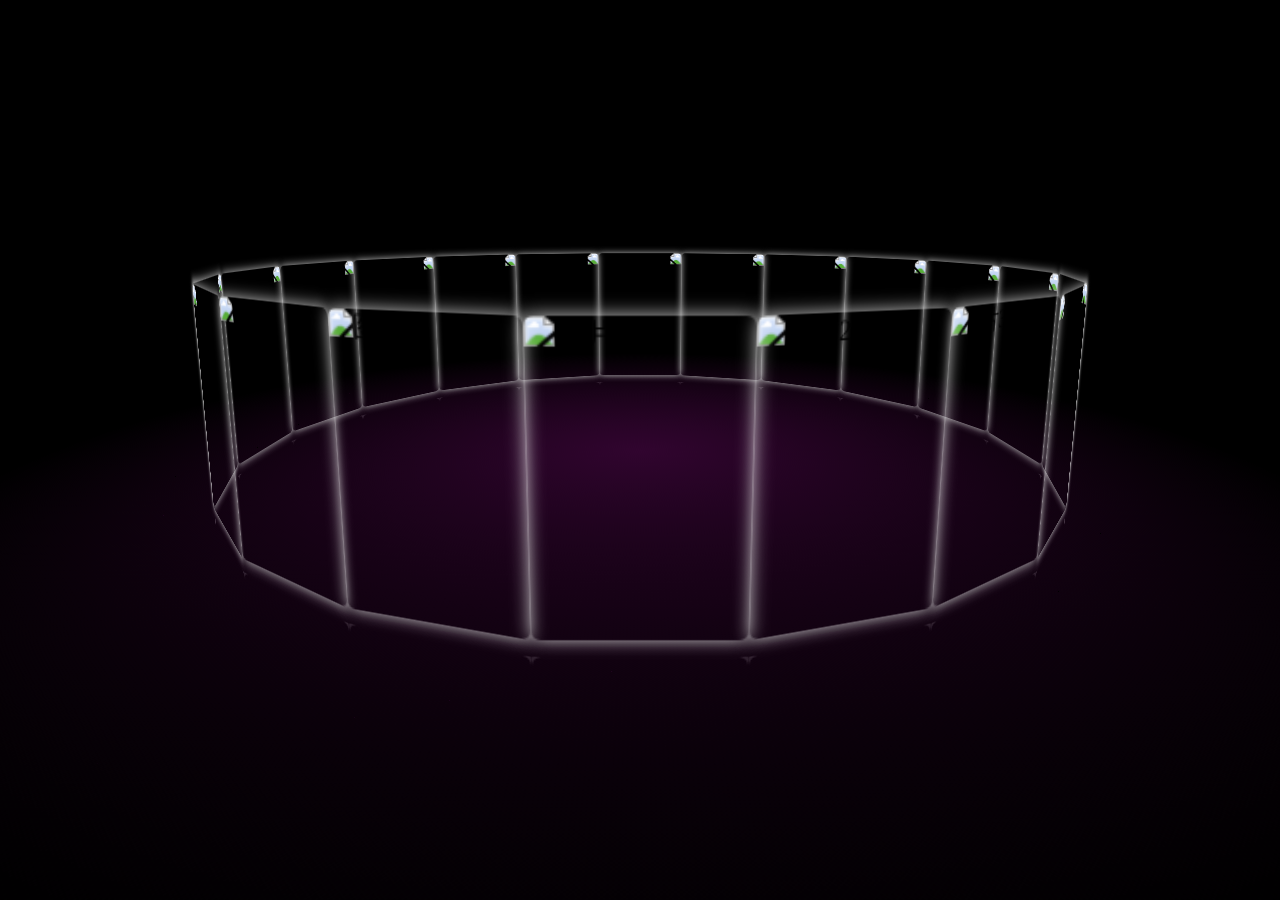
==== index.html @ 5a29d9a9 "Update and rename x.html to index.html" ====
<!DOCTYPE html>
<html onselectstart="return false">
<head lang="en">
    <meta charset="UTF-8">
    <!-- 新增viewport元标签：优化手机端显示 -->
    <meta name="viewport" content="width=device-width, initial-scale=1.0, user-scalable=no">
    <title>3D旋转图片集（20张·触摸版）</title>
    <style type="text/css">
        * {
            margin: 0;
            padding: 0;
        }
        body {
            background: #000;
            overflow: hidden;
        }
        /* 3D场景容器：提供景深，值越小3D感越强 */
        #perspective {
            -webkit-perspective: 800px;
            -moz-perspective: 800px;
            perspective: 800px;
        }
        /* 3D旋转容器：子元素3D继承 + 初始角度 */
        #wrap {
            width: 120px;    /* 单张图片宽度（2:3比例，对应高度180px） */
            height: 180px;   /* 单张图片高度 */
            margin: 0 auto;
            position: relative;
            /* 3D核心属性：必加 */
            -webkit-transform-style: preserve-3d;
            -moz-transform-style: preserve-3d;
            transform-style: preserve-3d;
            /* 初始旋转角度：X轴仰角-10°，Y轴0° */
            -webkit-transform: rotateX(-10deg) rotateY(0deg);
            -moz-transform: rotateX(-10deg) rotateY(0deg);
            transform: rotateX(-10deg) rotateY(0deg);
        }
        /* 图片样式：3D排列 + 视觉增强 */
        #wrap img {
            width: 100%;
            height: 100%;
            position: absolute; /* 绝对定位后通过3D分散 */
            border-radius: 5px; /* 圆角优化 */
            /* 阴影增强立体轮廓 */
            box-shadow: 0 0 10px rgba(255,255,255,0.8);
            /* 图片底部倒影（webkit核心浏览器支持） */
            -webkit-box-reflect: below 10px -webkit-linear-gradient(
                top, 
                rgba(0,0,0,0) 50%, 
                rgba(0,0,0,0.6) 100%
            );
            /* 过渡动画：确保旋转/排列流畅 */
            -webkit-transition: transform 1s ease;
            -moz-transition: transform 1s ease;
            transition: transform 1s ease;
        }
        /* 底部光晕：模拟地面反光，增强场景感 */
        #wrap p {
            width: 1200px;
            height: 1200px;
            /* 径向渐变：粉色半透明→透明 */
            background: -webkit-radial-gradient(
                center center, 
                600px 600px, 
                rgba(244,23,234,0.2), 
                rgba(0,0,0,0)
            );
            background: -moz-radial-gradient(
                center center, 
                600px 600px, 
                rgba(244,23,234,0.2), 
                rgba(0,0,0,0)
            );
            background: radial-gradient(
                center center, 
                600px 600px, 
                rgba(244,23,234,0.2), 
                rgba(0,0,0,0)
            );
            border-radius: 50%; /* 圆形光晕 */
            position: absolute;
            left: 50%;
            top: 102%; /* 位于图片底部下方 */
            margin-left: -600px; /* 水平居中 */
            margin-top: -600px;
            /* 平躺于地面（绕X轴转90°） */
            -webkit-transform: rotateX(90deg);
            -moz-transform: rotateX(90deg);
            transform: rotateX(90deg);
            pointer-events: none; /* 不遮挡鼠标/触摸交互 */
        }
    </style>
</head>
<body>
    <div id="perspective">
        <div id='wrap'>
            <!-- 注意：第一张图路径是"images/photo1.jpg"，其他是"imageX.jpg"，需统一路径！ -->
            <img src=images/photo1.jpg" alt="图片1">
            <img src="images/photo2.jpg" alt="图片2">
            <img src="images/photo3.jpg" alt="图片3">
            <img src="images/photo4.jpg" alt="图片4">
            <img src="images/photo5.jpg" alt="图片5">
            <img src="images/photo6.jpg" alt="图片6">
            <img src="images/photo7.jpg" alt="图片7">
            <img src="images/photo8.jpg" alt="图片8">
            <img src="images/photo9.jpg" alt="图片9">
            <img src="images/photo10.jpg" alt="图片10">
            <img src="images/photo11.jpg" alt="图片11">
            <img src="images/photo12.jpg" alt="图片12">
            <img src="images/photo13.jpg" alt="图片13">
            <img src="images/photo14.jpg" alt="图片14">
            <img src="images/photo15.jpg" alt="图片15">
            <img src="images/photo16.jpg" alt="图片16">
            <img src="images/photo17.jpg" alt="图片17">
            <img src="images/photo18.jpg" alt="图片18">
            <img src="images/photo19.jpg" alt="图片19">
            <img src="images/photo20.jpg" alt="图片20">
            
            <p></p> <!-- 底部光晕 -->
        </div>
    </div>

    <script type="text/javascript">
        window.onload = function () {
            // 1. 获取DOM元素
            var oWrap = document.getElementById('wrap');
            var oImg = oWrap.getElementsByTagName('img');
            var oImgLength = oImg.length; // 图片数量：20张
            var Deg = 360 / oImgLength;   // 每张图片角度间隔：18°/张
            var roY = 0, roX = -10;       // 初始旋转角度
            var timer;                    // 惯性旋转定时器
            var lastX, lastY, minusX = 0, minusY = 0; // 坐标与偏移量（鼠标/触摸共用）

            // 2. 初始化：20张图片绕Y轴3D环形排列
            for (var i = 0; i < oImgLength; i++) {
                oImg[i].style.transform = `rotateY(${i * Deg}deg) translateZ(380px)`;
                oImg[i].style.transitionDelay = `${(oImgLength - 1 - i) * 0.1}s`;
            }

            // 3. 窗口适配：图片环垂直居中（手机/电脑都适配）
            function setVerticalCenter() {
                var windowHeight = document.documentElement.clientHeight;
                oWrap.style.marginTop = `${windowHeight / 2 - 180}px`; // 180=图片高度
            }
            setVerticalCenter();
            window.onresize = setVerticalCenter;

            // ==================== 1. 鼠标控制（保留，电脑端用） ====================
            document.onmousedown = function (ev) {
                ev = ev || window.event;
                lastX = ev.clientX;
                lastY = ev.clientY;
                clearInterval(timer); // 停止惯性

                // 鼠标移动
                this.onmousemove = function (ev) {
                    ev = ev || window.event;
                    clearInterval(timer);
                    var nowX = ev.clientX;
                    var nowY = ev.clientY;
                    minusX = nowX - lastX;
                    minusY = nowY - lastY;

                    // 更新旋转角度
                    roY += minusX * 0.2;
                    roX -= minusY * 0.1;
                    oWrap.style.transform = `rotateX(${roX}deg) rotateY(${roY}deg)`;

                    lastX = nowX;
                    lastY = nowY;
                }

                // 鼠标抬起
                this.onmouseup = function () {
                    this.onmousemove = null;
                    startInertia(); // 共用惯性旋转函数
                }

                return false; // 阻止文字选中
            }

            // ==================== 2. 触摸控制（新增，手机端用） ====================
            // 触摸开始（对应鼠标mousedown）
            document.addEventListener('touchstart', function(ev) {
                ev = ev || window.event;
                var touch = ev.touches[0]; // 取第一个触摸点（避免多点触摸干扰）
                lastX = touch.clientX;
                lastY = touch.clientY;
                clearInterval(timer); // 停止惯性
                return false;
            }, false);

            // 触摸移动（对应鼠标mousemove）
            document.addEventListener('touchmove', function(ev) {
                ev = ev || window.event;
                ev.preventDefault(); // 关键：阻止手机端触摸时页面滚动
                var touch = ev.touches[0];
                var nowX = touch.clientX;
                var nowY = touch.clientY;
                minusX = nowX - lastX;
                minusY = nowY - lastY;

                // 更新旋转角度（灵敏度和鼠标一致）
                roY += minusX * 0.2;
                roX -= minusY * 0.1;
                oWrap.style.transform = `rotateX(${roX}deg) rotateY(${roY}deg)`;

                lastX = nowX;
                lastY = nowY;
            }, false);

            // 触摸结束（对应鼠标mouseup）
            document.addEventListener('touchend', function() {
                startInertia(); // 共用惯性旋转函数
            }, false);

            // ==================== 3. 共用惯性旋转函数（减少重复代码） ====================
            function startInertia() {
                timer = setInterval(function () {
                    // 偏移量衰减（每次乘以0.95，逐渐减速）
                    minusX *= 0.95;
                    minusY *= 0.95;
                    roY += minusX * 0.2;
                    roX -= minusY * 0.1;
                    oWrap.style.transform = `rotateX(${roX}deg) rotateY(${roY}deg)`;

                    // 偏移量过小则停止惯性
                    if (Math.abs(minusX) < 0.1 && Math.abs(minusY) < 0.1) {
                        clearInterval(timer);
                    }
                }, 13); // 13ms间隔（接近60fps，动画流畅）
            }
        }
    </script>
</body>
</html>
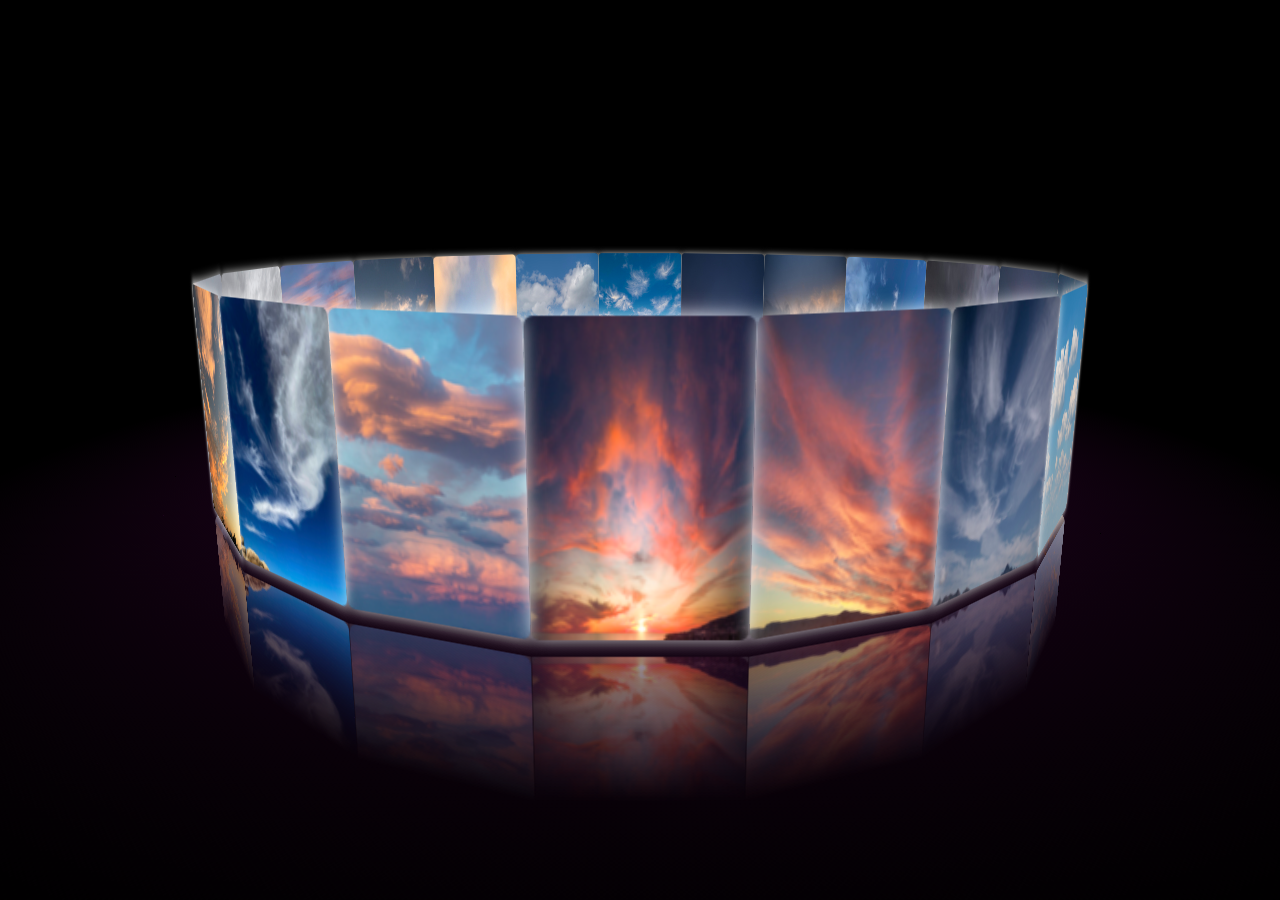
==== commit 9f0f8316: "Update index.html" ====
--- a/index.html
+++ b/index.html
@@ -95,26 +95,26 @@
     <div id="perspective">
         <div id='wrap'>
             <!-- 注意：第一张图路径是"images/photo1.jpg"，其他是"imageX.jpg"，需统一路径！ -->
-            <img src=images/photo1.jpg" alt="图片1">
-            <img src="images/photo2.jpg" alt="图片2">
-            <img src="images/photo3.jpg" alt="图片3">
-            <img src="images/photo4.jpg" alt="图片4">
-            <img src="images/photo5.jpg" alt="图片5">
-            <img src="images/photo6.jpg" alt="图片6">
-            <img src="images/photo7.jpg" alt="图片7">
-            <img src="images/photo8.jpg" alt="图片8">
-            <img src="images/photo9.jpg" alt="图片9">
-            <img src="images/photo10.jpg" alt="图片10">
-            <img src="images/photo11.jpg" alt="图片11">
-            <img src="images/photo12.jpg" alt="图片12">
-            <img src="images/photo13.jpg" alt="图片13">
-            <img src="images/photo14.jpg" alt="图片14">
-            <img src="images/photo15.jpg" alt="图片15">
-            <img src="images/photo16.jpg" alt="图片16">
-            <img src="images/photo17.jpg" alt="图片17">
-            <img src="images/photo18.jpg" alt="图片18">
-            <img src="images/photo19.jpg" alt="图片19">
-            <img src="images/photo20.jpg" alt="图片20">
+            <img src="photo1.jpg" alt="图片1">
+            <img src="photo2.jpg" alt="图片2">
+            <img src="photo3.jpg" alt="图片3">
+            <img src="photo4.jpg" alt="图片4">
+            <img src="photo5.jpg" alt="图片5">
+            <img src="photo6.jpg" alt="图片6">
+            <img src="photo7.jpg" alt="图片7">
+            <img src="photo8.jpg" alt="图片8">
+            <img src="photo9.jpg" alt="图片9">
+            <img src="photo10.jpg" alt="图片10">
+            <img src="photo11.jpg" alt="图片11">
+            <img src="photo12.jpg" alt="图片12">
+            <img src="photo13.jpg" alt="图片13">
+            <img src="photo14.jpg" alt="图片14">
+            <img src="photo15.jpg" alt="图片15">
+            <img src="photo16.jpg" alt="图片16">
+            <img src="photo17.jpg" alt="图片17">
+            <img src="photo18.jpg" alt="图片18">
+            <img src="photo19.jpg" alt="图片19">
+            <img src="photo20.jpg" alt="图片20">
             
             <p></p> <!-- 底部光晕 -->
         </div>
@@ -235,3 +235,4 @@
 </body>
 </html>
 
+
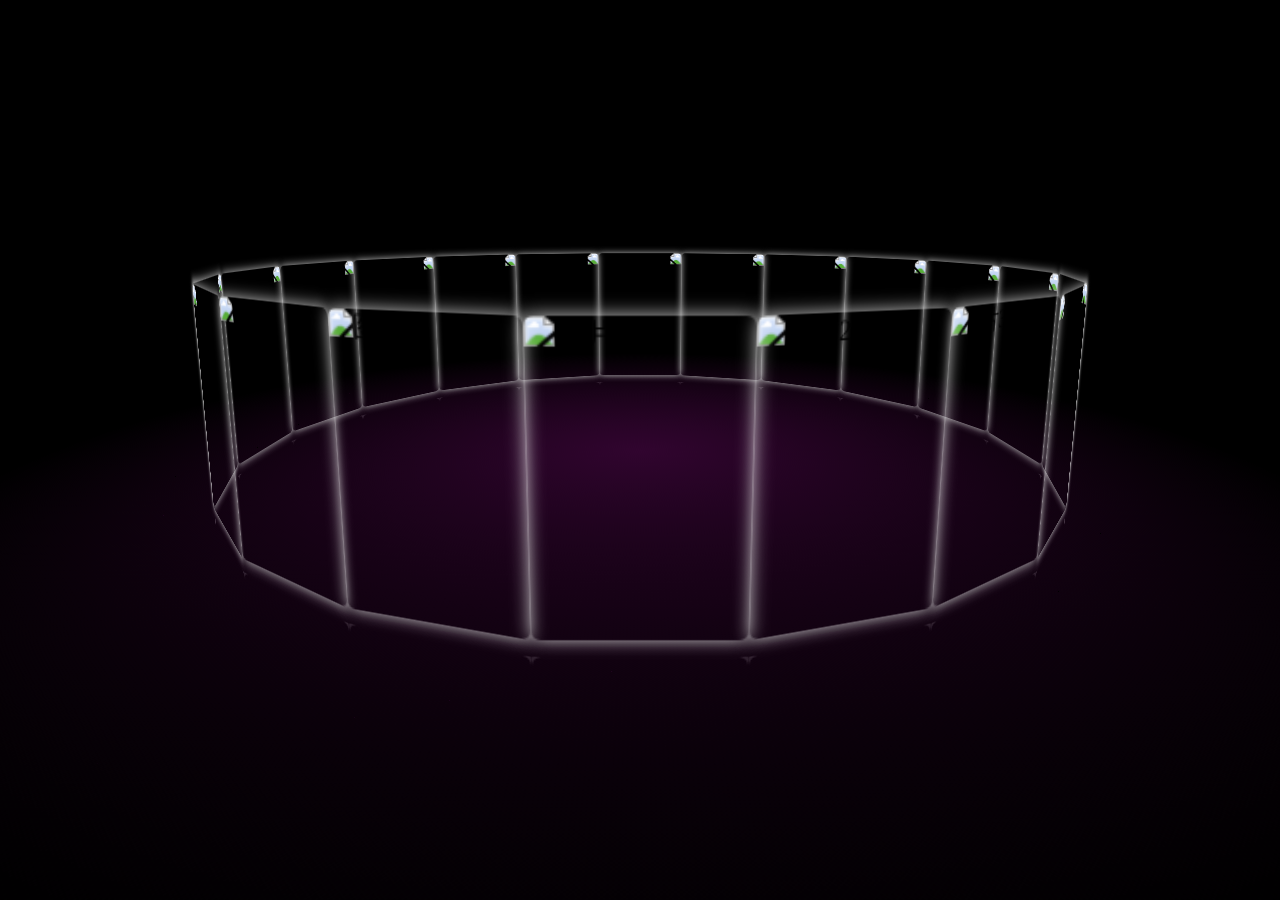
==== commit 0e9e33fb: "Update index.html" ====
--- a/index.html
+++ b/index.html
@@ -95,26 +95,26 @@
     <div id="perspective">
         <div id='wrap'>
             <!-- 注意：第一张图路径是"images/photo1.jpg"，其他是"imageX.jpg"，需统一路径！ -->
-            <img src="photo1.jpg" alt="图片1">
-            <img src="photo2.jpg" alt="图片2">
-            <img src="photo3.jpg" alt="图片3">
-            <img src="photo4.jpg" alt="图片4">
-            <img src="photo5.jpg" alt="图片5">
-            <img src="photo6.jpg" alt="图片6">
-            <img src="photo7.jpg" alt="图片7">
-            <img src="photo8.jpg" alt="图片8">
-            <img src="photo9.jpg" alt="图片9">
-            <img src="photo10.jpg" alt="图片10">
-            <img src="photo11.jpg" alt="图片11">
-            <img src="photo12.jpg" alt="图片12">
-            <img src="photo13.jpg" alt="图片13">
-            <img src="photo14.jpg" alt="图片14">
-            <img src="photo15.jpg" alt="图片15">
-            <img src="photo16.jpg" alt="图片16">
-            <img src="photo17.jpg" alt="图片17">
-            <img src="photo18.jpg" alt="图片18">
-            <img src="photo19.jpg" alt="图片19">
-            <img src="photo20.jpg" alt="图片20">
+            <img src="Yang-0320.github.io/photo1.jpg" alt="图片1">
+            <img src="Yang-0320.github.io/photo2.jpg" alt="图片2">
+            <img src="Yang-0320.github.io/photo3.jpg" alt="图片3">
+            <img src="Yang-0320.github.io/photo4.jpg" alt="图片4">
+            <img src="Yang-0320.github.io/photo5.jpg" alt="图片5">
+            <img src="Yang-0320.github.io/photo6.jpg" alt="图片6">
+            <img src="Yang-0320.github.io/photo7.jpg" alt="图片7">
+            <img src="Yang-0320.github.io/photo8.jpg" alt="图片8">
+            <img src="Yang-0320.github.io/photo9.jpg" alt="图片9">
+            <img src="Yang-0320.github.io/photo10.jpg" alt="图片10">
+            <img src="Yang-0320.github.io/photo11.jpg" alt="图片11">
+            <img src="Yang-0320.github.io/photo12.jpg" alt="图片12">
+            <img src="Yang-0320.github.io/photo13.jpg" alt="图片13">
+            <img src="Yang-0320.github.io/photo14.jpg" alt="图片14">
+            <img src="Yang-0320.github.io/photo15.jpg" alt="图片15">
+            <img src="Yang-0320.github.io/photo16.jpg" alt="图片16">
+            <img src="Yang-0320.github.io/photo17.jpg" alt="图片17">
+            <img src="Yang-0320.github.io/photo18.jpg" alt="图片18">
+            <img src="Yang-0320.github.io/photo19.jpg" alt="图片19">
+            <img src="Yang-0320.github.io/photo20.jpg" alt="图片20">
             
             <p></p> <!-- 底部光晕 -->
         </div>
@@ -236,3 +236,4 @@
 </html>
 
 
+
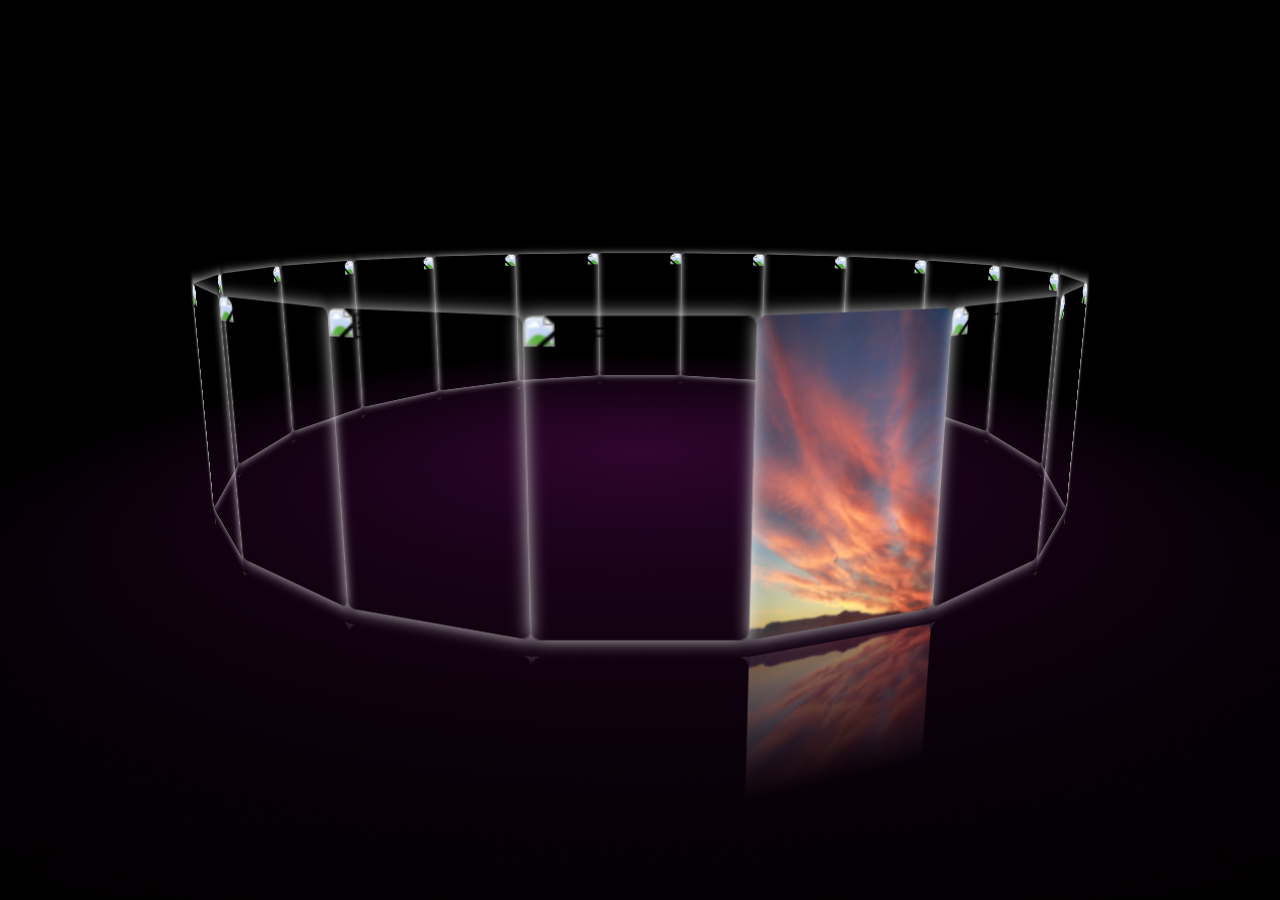
==== commit 584ef230: "Update index.html" ====
--- a/index.html
+++ b/index.html
@@ -95,8 +95,8 @@
     <div id="perspective">
         <div id='wrap'>
             <!-- 注意：第一张图路径是"images/photo1.jpg"，其他是"imageX.jpg"，需统一路径！ -->
-            <img src="Yang-0320.github.io/photo1.jpg" alt="图片1">
-            <img src="Yang-0320.github.io/photo2.jpg" alt="图片2">
+            <img src="Yang-0320.github.io/images.zip/photo1.jpg" alt="图片1">
+            <img src="photo2.jpg" alt="图片2">
             <img src="Yang-0320.github.io/photo3.jpg" alt="图片3">
             <img src="Yang-0320.github.io/photo4.jpg" alt="图片4">
             <img src="Yang-0320.github.io/photo5.jpg" alt="图片5">
@@ -237,3 +237,4 @@
 
 
 
+
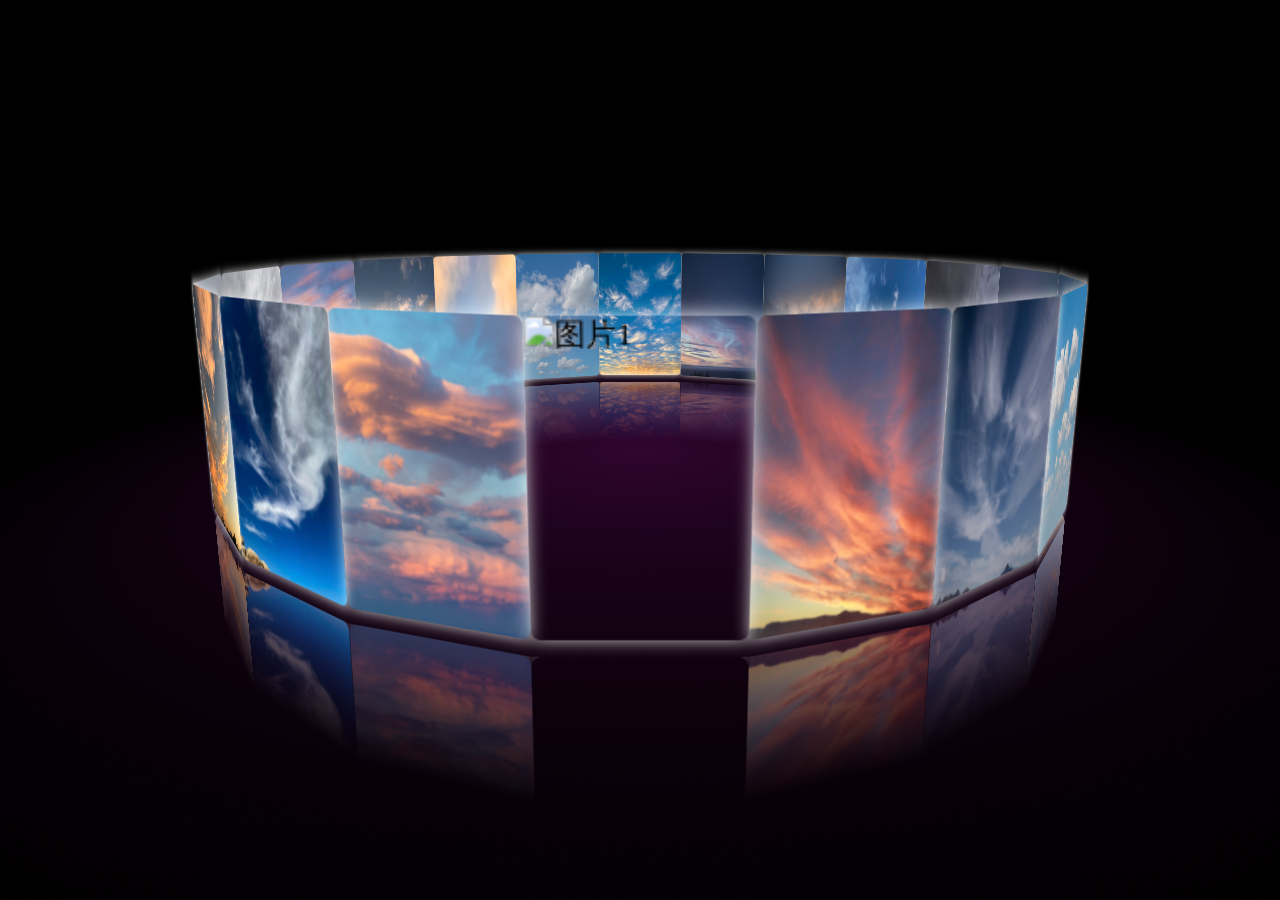
==== commit 1cc208ea: "Update index.html" ====
--- a/index.html
+++ b/index.html
@@ -95,26 +95,26 @@
     <div id="perspective">
         <div id='wrap'>
             <!-- 注意：第一张图路径是"images/photo1.jpg"，其他是"imageX.jpg"，需统一路径！ -->
-            <img src="Yang-0320.github.io/images.zip/photo1.jpg" alt="图片1">
+            <img src="images.zip/photo1.jpg" alt="图片1">
             <img src="photo2.jpg" alt="图片2">
-            <img src="Yang-0320.github.io/photo3.jpg" alt="图片3">
-            <img src="Yang-0320.github.io/photo4.jpg" alt="图片4">
-            <img src="Yang-0320.github.io/photo5.jpg" alt="图片5">
-            <img src="Yang-0320.github.io/photo6.jpg" alt="图片6">
-            <img src="Yang-0320.github.io/photo7.jpg" alt="图片7">
-            <img src="Yang-0320.github.io/photo8.jpg" alt="图片8">
-            <img src="Yang-0320.github.io/photo9.jpg" alt="图片9">
-            <img src="Yang-0320.github.io/photo10.jpg" alt="图片10">
-            <img src="Yang-0320.github.io/photo11.jpg" alt="图片11">
-            <img src="Yang-0320.github.io/photo12.jpg" alt="图片12">
-            <img src="Yang-0320.github.io/photo13.jpg" alt="图片13">
-            <img src="Yang-0320.github.io/photo14.jpg" alt="图片14">
-            <img src="Yang-0320.github.io/photo15.jpg" alt="图片15">
-            <img src="Yang-0320.github.io/photo16.jpg" alt="图片16">
-            <img src="Yang-0320.github.io/photo17.jpg" alt="图片17">
-            <img src="Yang-0320.github.io/photo18.jpg" alt="图片18">
-            <img src="Yang-0320.github.io/photo19.jpg" alt="图片19">
-            <img src="Yang-0320.github.io/photo20.jpg" alt="图片20">
+            <img src="photo3.jpg" alt="图片3">
+            <img src="photo4.jpg" alt="图片4">
+            <img src="photo5.jpg" alt="图片5">
+            <img src="photo6.jpg" alt="图片6">
+            <img src="photo7.jpg" alt="图片7">
+            <img src="photo8.jpg" alt="图片8">
+            <img src="photo9.jpg" alt="图片9">
+            <img src="photo10.jpg" alt="图片10">
+            <img src="photo11.jpg" alt="图片11">
+            <img src="photo12.jpg" alt="图片12">
+            <img src="photo13.jpg" alt="图片13">
+            <img src="photo14.jpg" alt="图片14">
+            <img src="photo15.jpg" alt="图片15">
+            <img src="photo16.jpg" alt="图片16">
+            <img src="photo17.jpg" alt="图片17">
+            <img src="photo18.jpg" alt="图片18">
+            <img src="photo19.jpg" alt="图片19">
+            <img src="photo20.jpg" alt="图片20">
             
             <p></p> <!-- 底部光晕 -->
         </div>
@@ -238,3 +238,4 @@
 
 
 
+
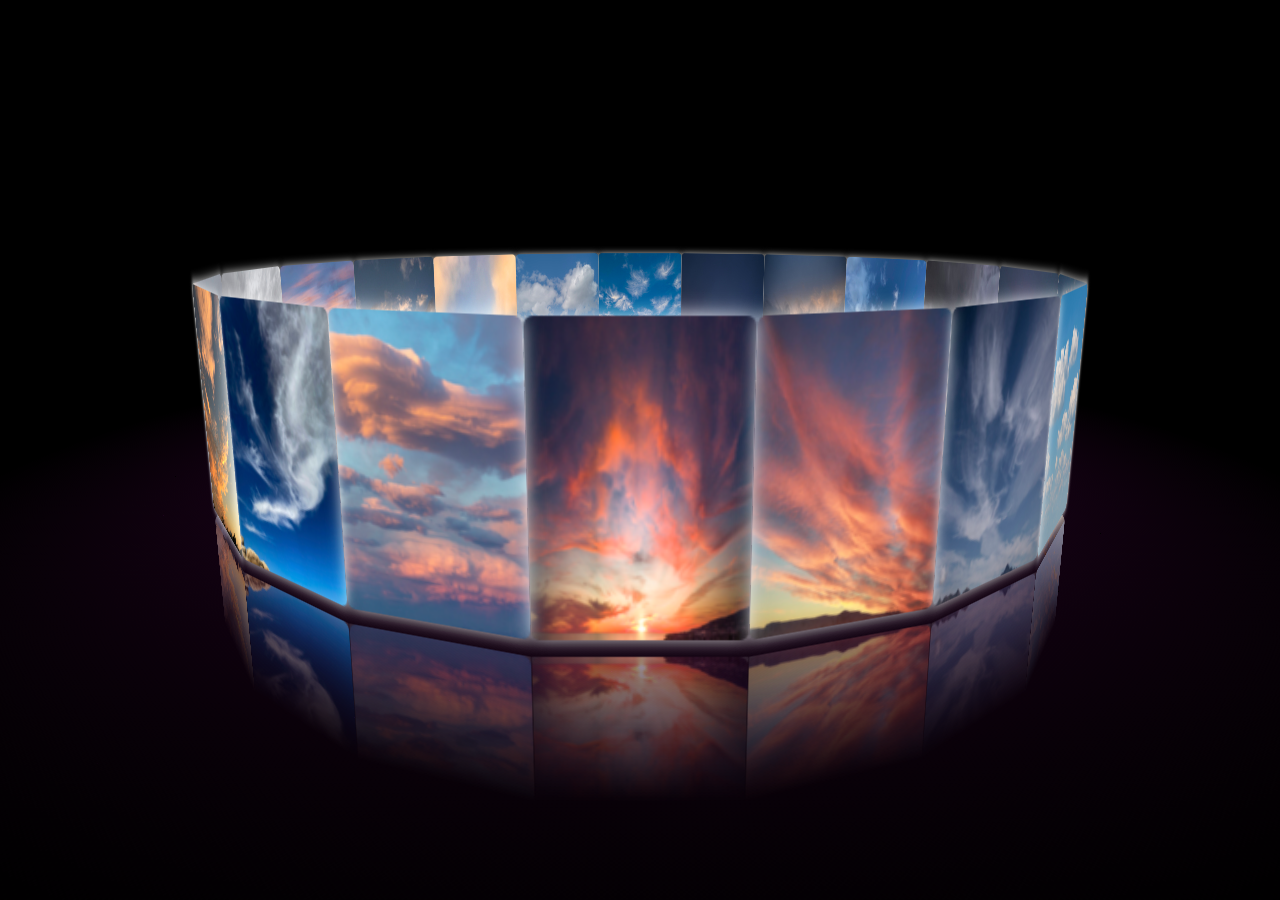
==== commit efa303c0: "Update index.html" ====
--- a/index.html
+++ b/index.html
@@ -95,7 +95,7 @@
     <div id="perspective">
         <div id='wrap'>
             <!-- 注意：第一张图路径是"images/photo1.jpg"，其他是"imageX.jpg"，需统一路径！ -->
-            <img src="images.zip/photo1.jpg" alt="图片1">
+            <img src="photo1.jpg" alt="图片1">
             <img src="photo2.jpg" alt="图片2">
             <img src="photo3.jpg" alt="图片3">
             <img src="photo4.jpg" alt="图片4">
@@ -239,3 +239,4 @@
 
 
 
+
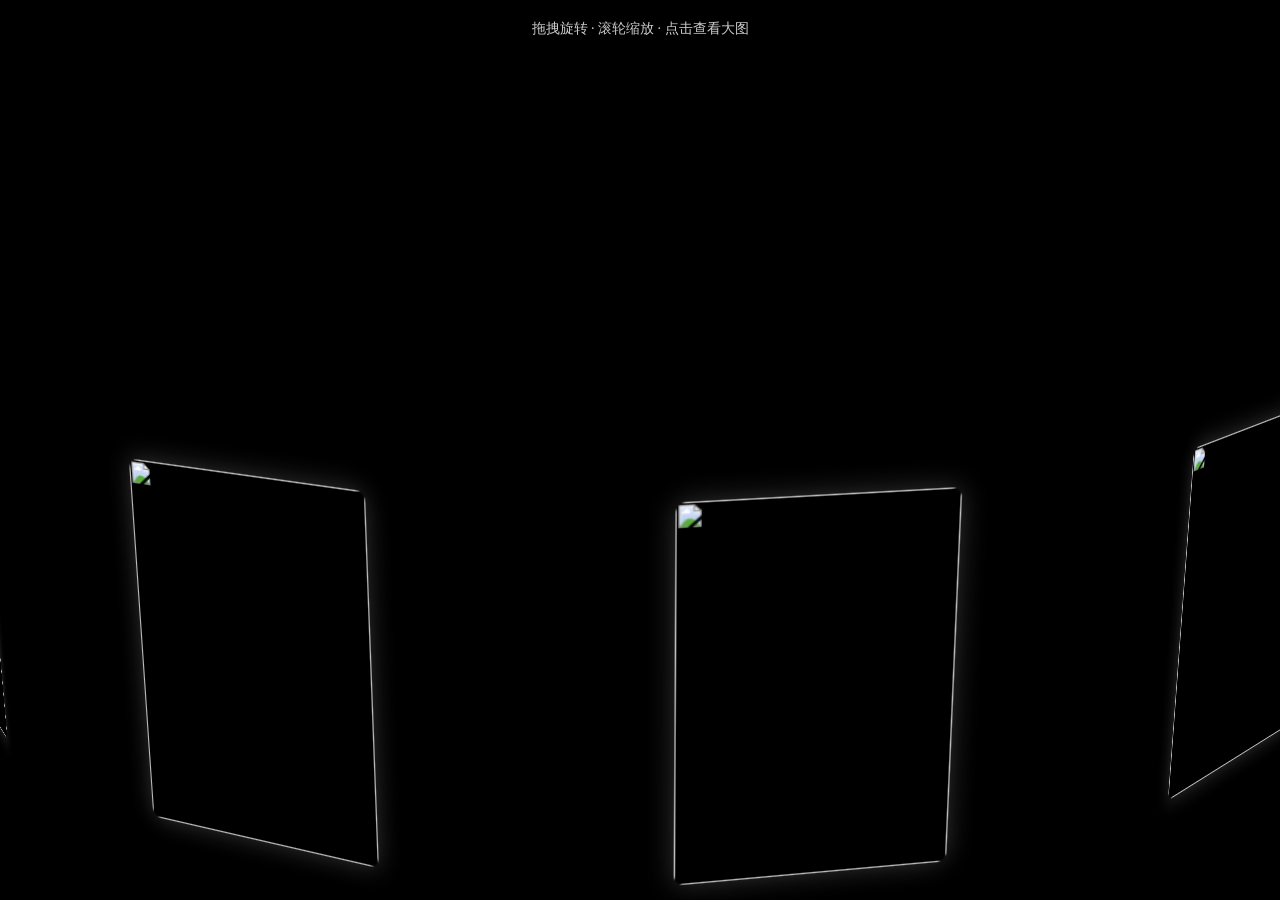
==== commit e0c8025d: "update" ====
--- a/index.html
+++ b/index.html
@@ -1,242 +1,26 @@
-<!DOCTYPE html>
-<html onselectstart="return false">
-<head lang="en">
-    <meta charset="UTF-8">
-    <!-- 新增viewport元标签：优化手机端显示 -->
-    <meta name="viewport" content="width=device-width, initial-scale=1.0, user-scalable=no">
-    <title>3D旋转图片集（20张·触摸版）</title>
-    <style type="text/css">
-        * {
-            margin: 0;
-            padding: 0;
-        }
-        body {
-            background: #000;
-            overflow: hidden;
-        }
-        /* 3D场景容器：提供景深，值越小3D感越强 */
-        #perspective {
-            -webkit-perspective: 800px;
-            -moz-perspective: 800px;
-            perspective: 800px;
-        }
-        /* 3D旋转容器：子元素3D继承 + 初始角度 */
-        #wrap {
-            width: 120px;    /* 单张图片宽度（2:3比例，对应高度180px） */
-            height: 180px;   /* 单张图片高度 */
-            margin: 0 auto;
-            position: relative;
-            /* 3D核心属性：必加 */
-            -webkit-transform-style: preserve-3d;
-            -moz-transform-style: preserve-3d;
-            transform-style: preserve-3d;
-            /* 初始旋转角度：X轴仰角-10°，Y轴0° */
-            -webkit-transform: rotateX(-10deg) rotateY(0deg);
-            -moz-transform: rotateX(-10deg) rotateY(0deg);
-            transform: rotateX(-10deg) rotateY(0deg);
-        }
-        /* 图片样式：3D排列 + 视觉增强 */
-        #wrap img {
-            width: 100%;
-            height: 100%;
-            position: absolute; /* 绝对定位后通过3D分散 */
-            border-radius: 5px; /* 圆角优化 */
-            /* 阴影增强立体轮廓 */
-            box-shadow: 0 0 10px rgba(255,255,255,0.8);
-            /* 图片底部倒影（webkit核心浏览器支持） */
-            -webkit-box-reflect: below 10px -webkit-linear-gradient(
-                top, 
-                rgba(0,0,0,0) 50%, 
-                rgba(0,0,0,0.6) 100%
-            );
-            /* 过渡动画：确保旋转/排列流畅 */
-            -webkit-transition: transform 1s ease;
-            -moz-transition: transform 1s ease;
-            transition: transform 1s ease;
-        }
-        /* 底部光晕：模拟地面反光，增强场景感 */
-        #wrap p {
-            width: 1200px;
-            height: 1200px;
-            /* 径向渐变：粉色半透明→透明 */
-            background: -webkit-radial-gradient(
-                center center, 
-                600px 600px, 
-                rgba(244,23,234,0.2), 
-                rgba(0,0,0,0)
-            );
-            background: -moz-radial-gradient(
-                center center, 
-                600px 600px, 
-                rgba(244,23,234,0.2), 
-                rgba(0,0,0,0)
-            );
-            background: radial-gradient(
-                center center, 
-                600px 600px, 
-                rgba(244,23,234,0.2), 
-                rgba(0,0,0,0)
-            );
-            border-radius: 50%; /* 圆形光晕 */
-            position: absolute;
-            left: 50%;
-            top: 102%; /* 位于图片底部下方 */
-            margin-left: -600px; /* 水平居中 */
-            margin-top: -600px;
-            /* 平躺于地面（绕X轴转90°） */
-            -webkit-transform: rotateX(90deg);
-            -moz-transform: rotateX(90deg);
-            transform: rotateX(90deg);
-            pointer-events: none; /* 不遮挡鼠标/触摸交互 */
-        }
-    </style>
-</head>
-<body>
-    <div id="perspective">
-        <div id='wrap'>
-            <!-- 注意：第一张图路径是"images/photo1.jpg"，其他是"imageX.jpg"，需统一路径！ -->
-            <img src="photo1.jpg" alt="图片1">
-            <img src="photo2.jpg" alt="图片2">
-            <img src="photo3.jpg" alt="图片3">
-            <img src="photo4.jpg" alt="图片4">
-            <img src="photo5.jpg" alt="图片5">
-            <img src="photo6.jpg" alt="图片6">
-            <img src="photo7.jpg" alt="图片7">
-            <img src="photo8.jpg" alt="图片8">
-            <img src="photo9.jpg" alt="图片9">
-            <img src="photo10.jpg" alt="图片10">
-            <img src="photo11.jpg" alt="图片11">
-            <img src="photo12.jpg" alt="图片12">
-            <img src="photo13.jpg" alt="图片13">
-            <img src="photo14.jpg" alt="图片14">
-            <img src="photo15.jpg" alt="图片15">
-            <img src="photo16.jpg" alt="图片16">
-            <img src="photo17.jpg" alt="图片17">
-            <img src="photo18.jpg" alt="图片18">
-            <img src="photo19.jpg" alt="图片19">
-            <img src="photo20.jpg" alt="图片20">
-            
-            <p></p> <!-- 底部光晕 -->
-        </div>
-    </div>
-
-    <script type="text/javascript">
-        window.onload = function () {
-            // 1. 获取DOM元素
-            var oWrap = document.getElementById('wrap');
-            var oImg = oWrap.getElementsByTagName('img');
-            var oImgLength = oImg.length; // 图片数量：20张
-            var Deg = 360 / oImgLength;   // 每张图片角度间隔：18°/张
-            var roY = 0, roX = -10;       // 初始旋转角度
-            var timer;                    // 惯性旋转定时器
-            var lastX, lastY, minusX = 0, minusY = 0; // 坐标与偏移量（鼠标/触摸共用）
-
-            // 2. 初始化：20张图片绕Y轴3D环形排列
-            for (var i = 0; i < oImgLength; i++) {
-                oImg[i].style.transform = `rotateY(${i * Deg}deg) translateZ(380px)`;
-                oImg[i].style.transitionDelay = `${(oImgLength - 1 - i) * 0.1}s`;
-            }
-
-            // 3. 窗口适配：图片环垂直居中（手机/电脑都适配）
-            function setVerticalCenter() {
-                var windowHeight = document.documentElement.clientHeight;
-                oWrap.style.marginTop = `${windowHeight / 2 - 180}px`; // 180=图片高度
-            }
-            setVerticalCenter();
-            window.onresize = setVerticalCenter;
-
-            // ==================== 1. 鼠标控制（保留，电脑端用） ====================
-            document.onmousedown = function (ev) {
-                ev = ev || window.event;
-                lastX = ev.clientX;
-                lastY = ev.clientY;
-                clearInterval(timer); // 停止惯性
-
-                // 鼠标移动
-                this.onmousemove = function (ev) {
-                    ev = ev || window.event;
-                    clearInterval(timer);
-                    var nowX = ev.clientX;
-                    var nowY = ev.clientY;
-                    minusX = nowX - lastX;
-                    minusY = nowY - lastY;
-
-                    // 更新旋转角度
-                    roY += minusX * 0.2;
-                    roX -= minusY * 0.1;
-                    oWrap.style.transform = `rotateX(${roX}deg) rotateY(${roY}deg)`;
-
-                    lastX = nowX;
-                    lastY = nowY;
-                }
-
-                // 鼠标抬起
-                this.onmouseup = function () {
-                    this.onmousemove = null;
-                    startInertia(); // 共用惯性旋转函数
-                }
-
-                return false; // 阻止文字选中
-            }
-
-            // ==================== 2. 触摸控制（新增，手机端用） ====================
-            // 触摸开始（对应鼠标mousedown）
-            document.addEventListener('touchstart', function(ev) {
-                ev = ev || window.event;
-                var touch = ev.touches[0]; // 取第一个触摸点（避免多点触摸干扰）
-                lastX = touch.clientX;
-                lastY = touch.clientY;
-                clearInterval(timer); // 停止惯性
-                return false;
-            }, false);
-
-            // 触摸移动（对应鼠标mousemove）
-            document.addEventListener('touchmove', function(ev) {
-                ev = ev || window.event;
-                ev.preventDefault(); // 关键：阻止手机端触摸时页面滚动
-                var touch = ev.touches[0];
-                var nowX = touch.clientX;
-                var nowY = touch.clientY;
-                minusX = nowX - lastX;
-                minusY = nowY - lastY;
-
-                // 更新旋转角度（灵敏度和鼠标一致）
-                roY += minusX * 0.2;
-                roX -= minusY * 0.1;
-                oWrap.style.transform = `rotateX(${roX}deg) rotateY(${roY}deg)`;
-
-                lastX = nowX;
-                lastY = nowY;
-            }, false);
-
-            // 触摸结束（对应鼠标mouseup）
-            document.addEventListener('touchend', function() {
-                startInertia(); // 共用惯性旋转函数
-            }, false);
-
-            // ==================== 3. 共用惯性旋转函数（减少重复代码） ====================
-            function startInertia() {
-                timer = setInterval(function () {
-                    // 偏移量衰减（每次乘以0.95，逐渐减速）
-                    minusX *= 0.95;
-                    minusY *= 0.95;
-                    roY += minusX * 0.2;
-                    roX -= minusY * 0.1;
-                    oWrap.style.transform = `rotateX(${roX}deg) rotateY(${roY}deg)`;
-
-                    // 偏移量过小则停止惯性
-                    if (Math.abs(minusX) < 0.1 && Math.abs(minusY) < 0.1) {
-                        clearInterval(timer);
-                    }
-                }, 13); // 13ms间隔（接近60fps，动画流畅）
-            }
-        }
-    </script>
-</body>
-</html>
-
-
-
-
-
-
+<!DOCTYPE html>
+<html lang="zh-CN">
+<head>
+    <meta charset="UTF-8">
+    <meta name="viewport" content="width=device-width, initial-scale=1.0">
+    <title>3D 沉浸式旋转相册</title>
+    <link rel="stylesheet" href="style.css">
+</head>
+<body>
+
+<div class="tips">拖拽旋转 · 滚轮缩放 · 点击查看大图</div>
+
+<div id="perspective">
+    <div id="wrap"></div>
+    <!-- 倒影容器 -->
+    <div id="reflection-wrap"></div>
+</div>
+
+<div id="modal">
+    <span id="close-modal">&times;</span>
+    <img id="modal-img" alt="">
+</div>
+
+<script src="script.js"></script>
+</body>
+</html>
--- a/style.css
+++ b/style.css
@@ -0,0 +1,108 @@
+* {
+    margin: 0;
+    padding: 0;
+    box-sizing: border-box;
+}
+
+body {
+    background: #000;
+    overflow: hidden;
+    user-select: none;
+}
+
+.tips {
+    position: fixed;
+    top: 20px;
+    left: 50%;
+    transform: translateX(-50%);
+    color: #ccc;
+    font-size: 14px;
+    z-index: 10;
+}
+
+#perspective {
+    width: 100vw;
+    height: 100vh;
+    display: flex;
+    align-items: center;
+    justify-content: center;
+    /* 🔴 关键修复：加大透视距离，让圆环完整显示 */
+    perspective: 2000px;
+}
+
+#wrap {
+    position: relative;
+    width: 0;
+    height: 0;
+    transform-style: preserve-3d;
+    /* 🔴 关键修复：初始X轴旋转角度，让圆环居中显示 */
+    transform: rotateX(-15deg);
+}
+
+#wrap img {
+    position: absolute;
+    width: 200px;
+    height: 280px;
+    left: -100px;
+    top: -140px;
+    border-radius: 8px;
+    box-shadow: 0 0 20px rgba(255,255,255,0.2);
+    backface-visibility: hidden;
+    object-fit: cover;
+    cursor: pointer;
+}
+
+/* 🟢 倒影样式（核心补全） */
+#reflection-wrap {
+    position: absolute;
+    width: 0;
+    height: 0;
+    transform-style: preserve-3d;
+    /* 倒影位置：在原图下方，垂直翻转 */
+    transform: rotateX(180deg) translateY(320px);
+    opacity: 0.3;
+    /* 渐变遮罩，让倒影从下到上消失 */
+    mask-image: linear-gradient(to top, transparent 0%, rgba(0,0,0,1) 100%);
+    -webkit-mask-image: linear-gradient(to top, transparent 0%, rgba(0,0,0,1) 100%);
+    pointer-events: none; /* 不拦截点击事件 */
+}
+
+#reflection-wrap img {
+    position: absolute;
+    width: 200px;
+    height: 280px;
+    left: -100px;
+    top: -140px;
+    border-radius: 8px;
+    backface-visibility: hidden;
+    object-fit: cover;
+    filter: blur(2px); /* 倒影模糊，更真实 */
+}
+
+#modal {
+    display: none;
+    position: fixed;
+    top: 0;
+    left: 0;
+    width: 100vw;
+    height: 100vh;
+    background: rgba(0,0,0,0.9);
+    z-index: 999;
+    align-items: center;
+    justify-content: center;
+}
+
+#modal-img {
+    max-width: 90%;
+    max-height: 90%;
+    border-radius: 10px;
+}
+
+#close-modal {
+    position: absolute;
+    top: 20px;
+    right: 30px;
+    color: white;
+    font-size: 40px;
+    cursor: pointer;
+}
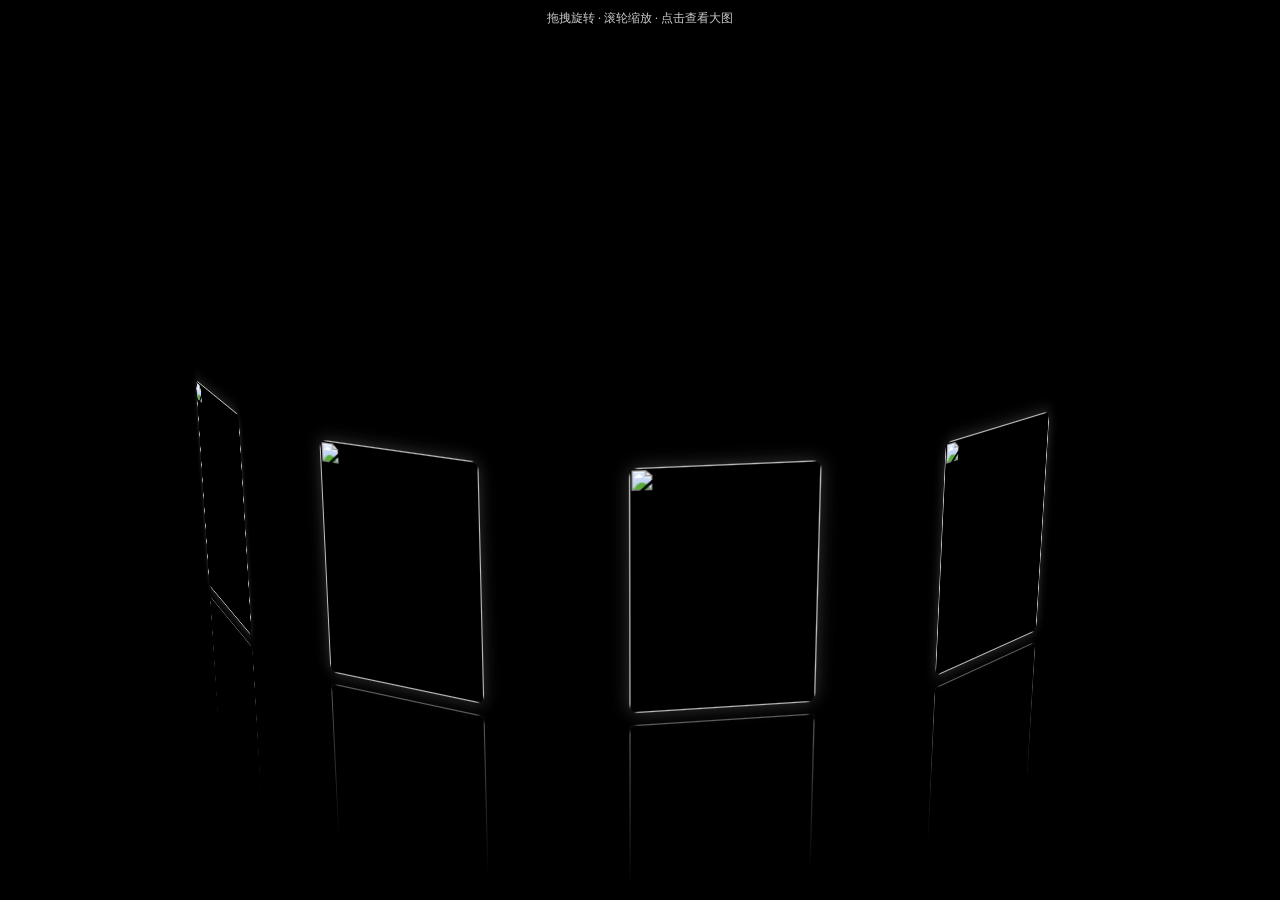
==== commit 2881ff47: "update" ====
--- a/index.html
+++ b/index.html
@@ -2,7 +2,7 @@
 <html lang="zh-CN">
 <head>
     <meta charset="UTF-8">
-    <meta name="viewport" content="width=device-width, initial-scale=1.0">
+    <meta name="viewport" content="width=device-width, initial-scale=1.0, maximum-scale=1.0, user-scalable=no">
     <title>3D 沉浸式旋转相册</title>
     <link rel="stylesheet" href="style.css">
 </head>
@@ -12,7 +12,6 @@
 
 <div id="perspective">
     <div id="wrap"></div>
-    <!-- 倒影容器 -->
     <div id="reflection-wrap"></div>
 </div>
 
--- a/style.css
+++ b/style.css
@@ -3,20 +3,20 @@
     padding: 0;
     box-sizing: border-box;
 }
-
-body {
+html, body {
+    width: 100%;
+    height: 100%;
     background: #000;
     overflow: hidden;
     user-select: none;
 }
-
 .tips {
     position: fixed;
-    top: 20px;
+    top: 10px;
     left: 50%;
     transform: translateX(-50%);
     color: #ccc;
-    font-size: 14px;
+    font-size: 12px;
     z-index: 10;
 }
 
@@ -26,8 +26,8 @@
     display: flex;
     align-items: center;
     justify-content: center;
-    /* 🔴 关键修复：加大透视距离，让圆环完整显示 */
-    perspective: 2000px;
+    perspective: 1800px;
+    position: relative;
 }
 
 #wrap {
@@ -35,74 +35,49 @@
     width: 0;
     height: 0;
     transform-style: preserve-3d;
-    /* 🔴 关键修复：初始X轴旋转角度，让圆环居中显示 */
     transform: rotateX(-15deg);
 }
 
+/* 原图 + 倒影一体样式（核心修复：用CSS原生box-reflect，100%同步） */
 #wrap img {
     position: absolute;
-    width: 200px;
-    height: 280px;
-    left: -100px;
-    top: -140px;
+    width: 150px;
+    height: 200px;
+    left: -75px;
+    top: -100px;
     border-radius: 8px;
-    box-shadow: 0 0 20px rgba(255,255,255,0.2);
+    box-shadow: 0 0 15px rgba(255,255,255,0.2);
     backface-visibility: hidden;
     object-fit: cover;
     cursor: pointer;
+    /* 👇 关键：CSS原生倒影，自动在图片下方生成，完全同步原图的3D变换 */
+    -webkit-box-reflect: below 10px linear-gradient(transparent 30%, rgba(0,0,0,0.5));
+    box-reflect: below 10px linear-gradient(transparent 30%, rgba(0,0,0,0.5));
 }
 
-/* 🟢 倒影样式（核心补全） */
-#reflection-wrap {
-    position: absolute;
-    width: 0;
-    height: 0;
-    transform-style: preserve-3d;
-    /* 倒影位置：在原图下方，垂直翻转 */
-    transform: rotateX(180deg) translateY(320px);
-    opacity: 0.3;
-    /* 渐变遮罩，让倒影从下到上消失 */
-    mask-image: linear-gradient(to top, transparent 0%, rgba(0,0,0,1) 100%);
-    -webkit-mask-image: linear-gradient(to top, transparent 0%, rgba(0,0,0,1) 100%);
-    pointer-events: none; /* 不拦截点击事件 */
-}
-
-#reflection-wrap img {
-    position: absolute;
-    width: 200px;
-    height: 280px;
-    left: -100px;
-    top: -140px;
-    border-radius: 8px;
-    backface-visibility: hidden;
-    object-fit: cover;
-    filter: blur(2px); /* 倒影模糊，更真实 */
-}
-
+/* 弹窗：永远不溢出屏幕 */
 #modal {
     display: none;
     position: fixed;
-    top: 0;
-    left: 0;
-    width: 100vw;
-    height: 100vh;
-    background: rgba(0,0,0,0.9);
+    top: 0; left: 0;
+    width: 100vw; height: 100vh;
+    background: rgba(0,0,0,0.95);
     z-index: 999;
     align-items: center;
     justify-content: center;
 }
-
 #modal-img {
-    max-width: 90%;
-    max-height: 90%;
+    max-width: 92%;
+    max-height: 92%;
+    object-fit: contain;
     border-radius: 10px;
 }
-
 #close-modal {
     position: absolute;
     top: 20px;
-    right: 30px;
-    color: white;
-    font-size: 40px;
+    right: 25px;
+    color: #fff;
+    font-size: 36px;
     cursor: pointer;
+    z-index: 1000;
 }
